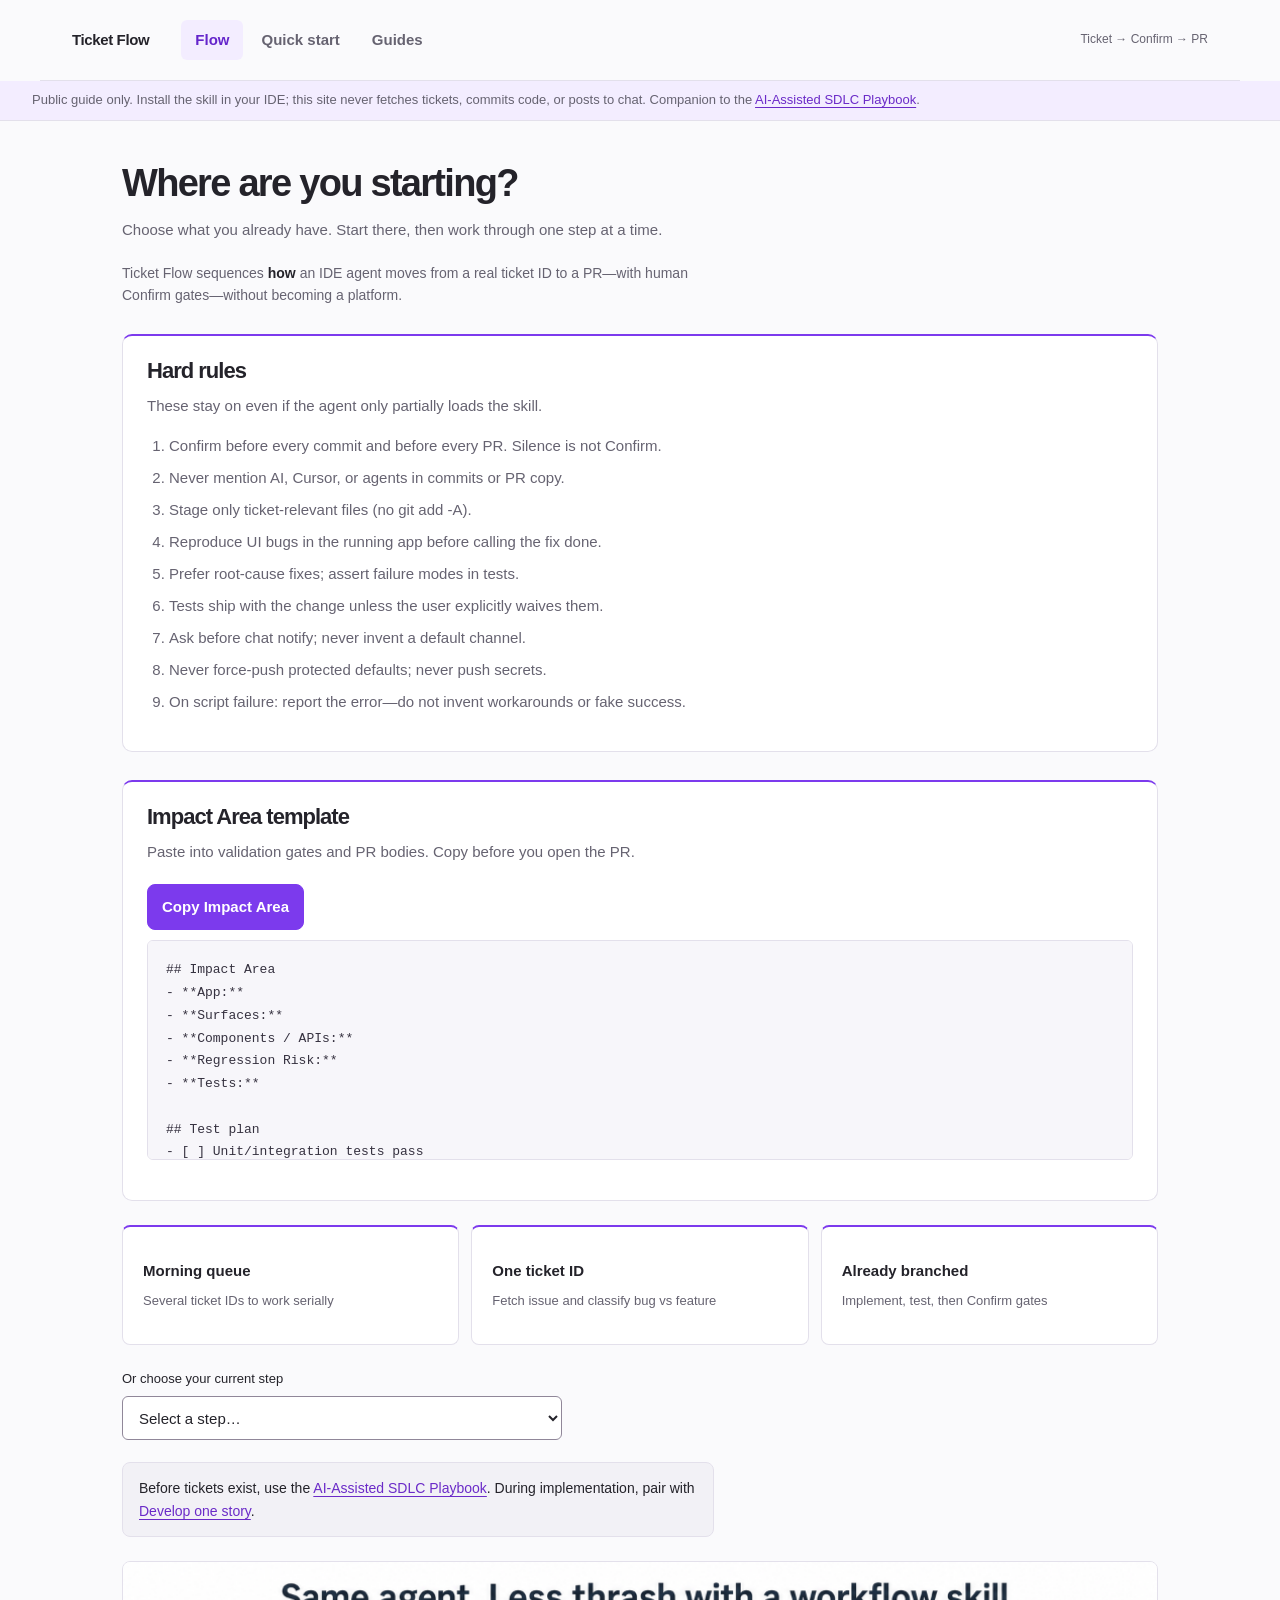
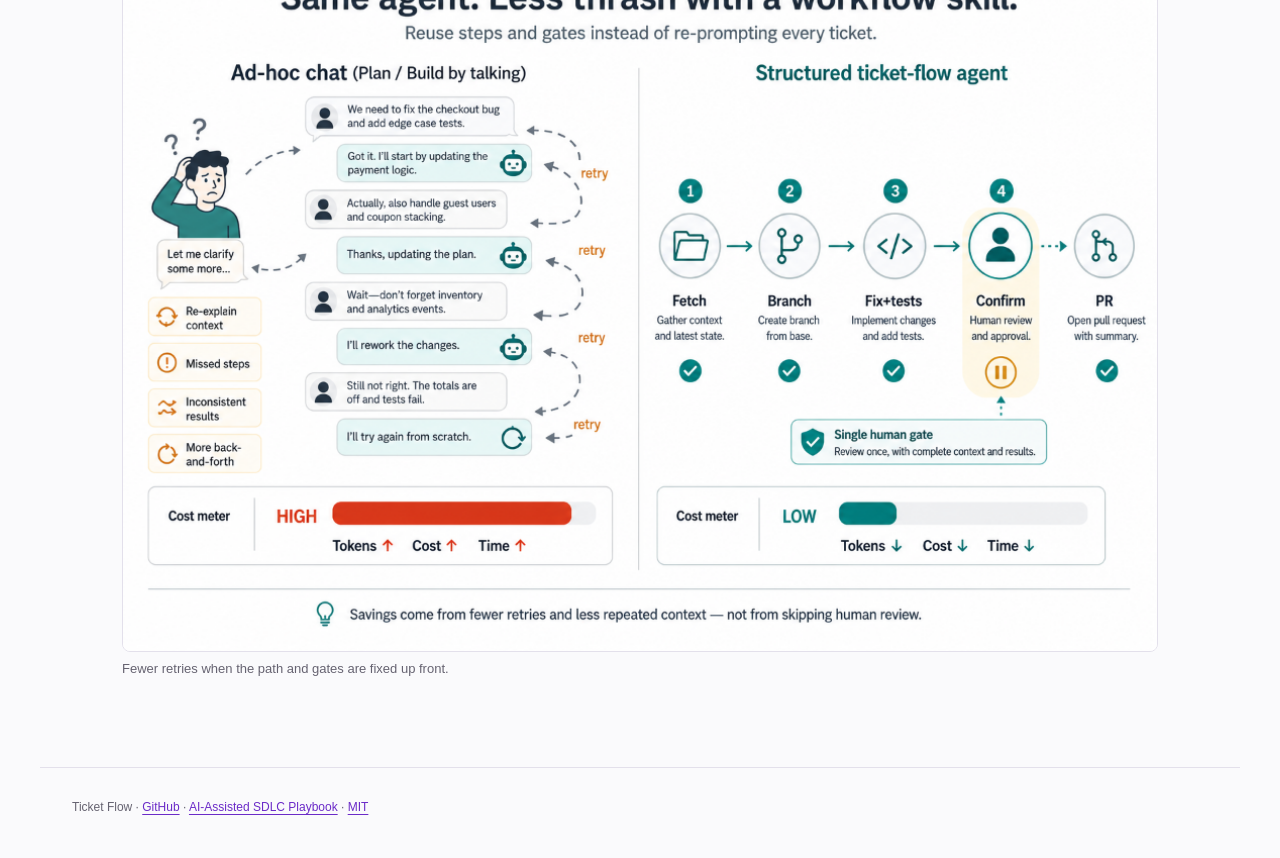
==== index.html @ 4386a9c0 "Ship public Ticket Flow site and harden the agent kit. Add a playbook-style GitHub Pages guide and f" ====
<!doctype html>
<html lang="en">
<head>
<meta charset="utf-8">
<meta name="viewport" content="width=device-width,initial-scale=1">
<title>Ticket Flow | Ticket ID → merged change with human gates</title>
<meta name="description" content="Ticket Flow is a thin Cursor agent checklist: fetch issue, branch, implement with tests, Confirm before commit and PR, then optional chat notify. Companion to the AI-Assisted SDLC Playbook.">
<meta name="keywords" content="Ticket Flow, Cursor agent workflow, ticket to PR, human confirmation gates, IDE agent checklist, AI-assisted SDLC companion">
<meta name="author" content="Ticket Flow contributors">
<meta name="robots" content="index,follow,max-snippet:-1,max-image-preview:large">
<link rel="canonical" href="https://smg99.github.io/ticket-flow/">
<link rel="alternate" type="text/plain" href="https://smg99.github.io/ticket-flow/llms.txt" title="llms.txt">
<meta property="og:type" content="website">
<meta property="og:site_name" content="Ticket Flow">
<meta property="og:title" content="Ticket Flow | Ticket ID → merged change with human gates">
<meta property="og:description" content="Repeatable IDE agent checklist from ticket ID to PR: Confirm gates, path-scoped staging, tests required, ask before chat.">
<meta property="og:url" content="https://smg99.github.io/ticket-flow/">
<meta property="og:image" content="https://smg99.github.io/ticket-flow/assets/og-cover.png">
<meta property="og:image:width" content="1200">
<meta property="og:image:height" content="630">
<meta name="twitter:card" content="summary_large_image">
<meta name="twitter:title" content="Ticket Flow">
<meta name="twitter:description" content="Ticket ID → branch → implement → tests → Confirm → PR. Companion to the AI-Assisted SDLC Playbook.">
<meta name="twitter:image" content="https://smg99.github.io/ticket-flow/assets/og-cover.png">
<link rel="stylesheet" href="assets/styles.css?v=tf1">
<script type="application/ld+json">
{
  "@context": "https://schema.org",
  "@graph": [
    {
      "@type": "WebSite",
      "@id": "https://smg99.github.io/ticket-flow/#website",
      "name": "Ticket Flow",
      "url": "https://smg99.github.io/ticket-flow/",
      "description": "Public guide for a thin IDE agent checklist from ticket ID to merged change with human gates.",
      "inLanguage": "en"
    },
    {
      "@type": "SoftwareApplication",
      "name": "Ticket Flow",
      "applicationCategory": "DeveloperApplication",
      "operatingSystem": "Any",
      "offers": { "@type": "Offer", "price": "0", "priceCurrency": "USD" },
      "url": "https://smg99.github.io/ticket-flow/",
      "description": "Cursor skill, rules, and thin scripts that sequence ticket work with Confirm gates."
    },
    {
      "@type": "HowTo",
      "name": "Run Ticket Flow from ticket ID to PR",
      "description": "Fetch the issue, branch, implement with tests, Confirm before commit and PR, optionally notify chat.",
      "step": [
        { "@type": "HowToStep", "name": "Queue", "text": "Record the ticket on a local progress board." },
        { "@type": "HowToStep", "name": "Fetch issue", "text": "Load real ticket content from your tracker." },
        { "@type": "HowToStep", "name": "Branch", "text": "Create bugfix/ID or feature/ID from latest main." },
        { "@type": "HowToStep", "name": "Implement and test", "text": "Change code with tests; reproduce UI bugs in the app." },
        { "@type": "HowToStep", "name": "Confirm and ship", "text": "Human Confirm before commit and before PR; ask before chat." }
      ]
    },
    {
      "@type": "FAQPage",
      "mainEntity": [
        {
          "@type": "Question",
          "name": "What is Ticket Flow?",
          "acceptedAnswer": {
            "@type": "Answer",
            "text": "Ticket Flow is a thin orchestration layer—Cursor skill, rules, and script wrappers—that sequences how an IDE agent moves from a ticket ID to a merged change with human Confirm gates."
          }
        },
        {
          "@type": "Question",
          "name": "How does Ticket Flow relate to the AI-Assisted SDLC Playbook?",
          "acceptedAnswer": {
            "@type": "Answer",
            "text": "The playbook covers vague requirements through release prompts and gates. Ticket Flow starts after a real ticket exists and sequences IDE agent work for Develop one story."
          }
        },
        {
          "@type": "Question",
          "name": "Does this site run my agent or create PRs?",
          "acceptedAnswer": {
            "@type": "Answer",
            "text": "No. This site only displays guidance and copyable prompts. Install the skill/rules in your workspace and run scripts locally against your repos."
          }
        }
      ]
    }
  ]
}
</script>
</head>
<body>
<a class="skip" href="#main">Skip to content</a>
<header>
  <a class="brand" href="#library">Ticket Flow</a>
  <nav aria-label="Main navigation">
    <a href="#library">Flow</a>
    <a href="#start">Quick start</a>
    <a href="#guides">Guides</a>
  </nav>
  <span class="header-note">Ticket → Confirm → PR</span>
</header>
<p class="site-boundary" role="note">
  Public guide only. Install the skill in your IDE; this site never fetches tickets, commits code, or posts to chat.
  Companion to the <a href="https://smg99.github.io/engineering-ai-playbook/">AI-Assisted SDLC Playbook</a>.
</p>
<main id="main">

<section id="start" class="section" aria-labelledby="start-title" hidden>
  <h1 id="start-title">Quick start</h1>
  <p>Thirty minutes to wire Ticket Flow into a team. Prefer the <a href="#library">Flow</a> view once you know the steps.</p>
  <nav id="lesson-nav" aria-label="Setup steps"></nav>
  <p id="lesson-status" class="helper" role="status"></p>

  <article class="lesson-step" id="setup-copy">
    <h3>1. Copy skill and rules</h3>
    <div>
      <p>Copy <code>.cursor/skills/ticket-flow/</code> and <code>.cursor/rules/*.mdc</code> into your product repo’s <code>.cursor/</code> directory (or open this repo as a multi-root workspace).</p>
      <ul>
        <li><strong>Skill</strong> — the checklist the agent follows.</li>
        <li><strong>ticket-flow.mdc</strong> — routes trigger phrases to the skill.</li>
        <li><strong>ticket-handoff.mdc</strong> — Impact Area + tests on handoff/PR.</li>
      </ul>
      <p><strong>Next:</strong> wire the thin script wrappers to your CLIs.</p>
    </div>
  </article>

  <article class="lesson-step" id="setup-scripts" hidden>
    <h3>2. Configure scripts</h3>
    <div>
      <p>Edit wrappers under <code>scripts/</code> so they call your tools. Unconfigured scripts <strong>exit with an error</strong> — they never invent ticket text or claim a chat send succeeded.</p>
      <ul>
        <li><code>issue-get.sh</code> → Jira / Linear / <code>gh issue view</code></li>
        <li><code>git-branch.sh</code>, <code>git-commit.sh</code>, <code>git-push.sh</code>, <code>git-pr.sh</code></li>
        <li><code>notify-chat.sh</code> → webhook or chat CLI (channel required)</li>
      </ul>
      <p><strong>Next:</strong> initialize a private progress board.</p>
    </div>
  </article>

  <article class="lesson-step" id="setup-progress" hidden>
    <h3>3. Progress board</h3>
    <div>
      <p>Copy <code>docs/progress-template.md</code> to <code>.local/progress.md</code> (gitignored). Use it for morning multi-ticket queues.</p>
      <p><strong>Next:</strong> try a phrase that loads the skill.</p>
    </div>
  </article>

  <article class="lesson-step" id="setup-run" hidden>
    <h3>4. Run a ticket</h3>
    <div>
      <p>In Cursor chat, say something like:</p>
      <pre class="prompt">work on ticket PROJ-123</pre>
      <p>or <code>fix bug PROJ-123</code> / <code>process morning queue</code>. Expect Confirm gates before commit and before PR.</p>
      <p>Vague requirements first? Use the <a href="https://smg99.github.io/engineering-ai-playbook/#guide-review-md">playbook review-markdown</a> before tickets exist, then return here for <a href="https://smg99.github.io/engineering-ai-playbook/#stage/develop">Develop one story</a>.</p>
    </div>
  </article>

  <div class="lesson-controls">
    <button type="button" id="previous-step">Previous</button>
    <button type="button" class="primary" id="next-step">Next step</button>
  </div>
</section>

<section id="library" class="section" aria-labelledby="library-title">
  <div class="flow-heading">
    <div>
      <h1 id="library-title" tabindex="-1">Where are you starting?</h1>
      <p id="flow-intro">Choose what you already have. Start there, then work through one step at a time.</p>
      <p class="seo-lead">Ticket Flow sequences <strong>how</strong> an IDE agent moves from a real ticket ID to a PR—with human Confirm gates—without becoming a platform.</p>
    </div>
    <button type="button" id="change-entry" hidden>Change starting point</button>
  </div>

  <div class="review-md-home" id="hard-rules-home">
    <h2>Hard rules</h2>
    <p>These stay on even if the agent only partially loads the skill.</p>
    <ol id="hard-rules-list"></ol>
  </div>

  <div class="review-md-home">
    <h2>Impact Area template</h2>
    <p>Paste into validation gates and PR bodies. Copy before you open the PR.</p>
    <div class="prompt-bar">
      <button type="button" class="copy" data-copy-source="impact-area-text">Copy Impact Area</button>
    </div>
    <pre class="prompt" id="impact-area-text"></pre>
  </div>

  <div id="entry-choices" class="entry-choices">
    <button type="button" data-entry="0"><strong>Morning queue</strong><span>Several ticket IDs to work serially</span></button>
    <button type="button" data-entry="1"><strong>One ticket ID</strong><span>Fetch issue and classify bug vs feature</span></button>
    <button type="button" data-entry="3"><strong>Already branched</strong><span>Implement, test, then Confirm gates</span></button>
  </div>

  <div id="stage-picker">
    <label for="stage-select">Or choose your current step</label>
    <select id="stage-select"><option value="">Select a step…</option></select>
  </div>

  <div id="stage-workspace" class="stage-workspace" hidden>
    <nav id="stage-list" aria-label="Ticket Flow steps"></nav>
    <div id="stage-detail"></div>
  </div>

  <p class="bridge">
    Before tickets exist, use the
    <a href="https://smg99.github.io/engineering-ai-playbook/">AI-Assisted SDLC Playbook</a>.
    During implementation, pair with
    <a href="https://smg99.github.io/engineering-ai-playbook/#stage/develop">Develop one story</a>.
  </p>

  <figure class="flow-boundary">
    <img src="docs/assets/agent-chat-vs-ticket-flow-cost.png" alt="Ad-hoc agent chat versus Ticket Flow cost comparison" width="1200" height="auto" loading="lazy" style="max-width:100%;height:auto;border-radius:8px;border:1px solid var(--line)">
    <figcaption class="helper">Fewer retries when the path and gates are fixed up front.</figcaption>
  </figure>
</section>

<section id="guides" class="section" aria-labelledby="guides-title" hidden>
  <h1 id="guides-title">Guides</h1>
  <p>Team setup, boundaries, and how this fits the SDLC playbook. Markdown sources also live in the repository.</p>

  <details id="guide-install" open>
    <summary>Install into a product repo</summary>
    <div>
      <p>Ticket Flow is meant to be copied or multi-rooted into the apps you change—not run as a SaaS.</p>
      <ol>
        <li>Copy <code>.cursor/skills/</code> and <code>.cursor/rules/</code> into the app (or keep this repo in a multi-root workspace).</li>
        <li>Point or copy <code>scripts/</code> where the agent can execute them; configure tracker and chat CLIs.</li>
        <li>Keep product standards in each app’s own rules; Ticket Flow only sequences ticket → PR.</li>
      </ol>
      <p>Source repo: <a href="https://github.com/smg99/ticket-flow">github.com/smg99/ticket-flow</a></p>
    </div>
  </details>

  <details id="guide-playbook">
    <summary>Companion to the AI-Assisted SDLC Playbook</summary>
    <div>
      <p>The playbook owns stage prompts from vague requirements through release. Ticket Flow owns the IDE checklist once a <strong>real ticket ID</strong> exists.</p>
      <ul>
        <li><a href="https://smg99.github.io/engineering-ai-playbook/#guide-review-md">Review markdown before tickets</a></li>
        <li><a href="https://smg99.github.io/engineering-ai-playbook/#stage/develop">Develop one story</a> — use Ticket Flow phrases here</li>
      </ul>
    </div>
  </details>

  <details id="guide-scripts">
    <summary>Script wrappers and failures</summary>
    <div>
      <p>Wrappers forward to existing CLIs. They must not reimplement tracker or chat business logic.</p>
      <ul>
        <li>Unconfigured <code>issue-get.sh</code> / <code>notify-chat.sh</code> exit non-zero with instructions.</li>
        <li><code>git-branch.sh</code> refuses a dirty tree and reuses an existing ticket branch if present.</li>
        <li><code>git-push.sh</code> blocks direct push to <code>main</code>/<code>master</code>.</li>
        <li><code>git-pr.sh</code> seeds an Impact Area body (or accepts a body file).</li>
      </ul>
      <p>On failure: report the error envelope, offer recovery, do not invent success.</p>
    </div>
  </details>

  <details id="guide-security">
    <summary>What not to put in this repo</summary>
    <div>
      <p>This repository and site are public. Keep real tickets, code, credentials, and proprietary designs in approved private systems. Use synthetic examples only.</p>
    </div>
  </details>

  <div id="glossary">
    <h2>Glossary</h2>
    <dl class="glossary" id="glossary-dl"></dl>
  </div>

  <div id="faq">
    <h2>FAQ</h2>
    <details>
      <summary>What is Ticket Flow?</summary>
      <div><p>A thin orchestration layer—skill, rules, and scripts—that sequences ticket ID → merged change with human Confirm gates. Not a product platform.</p></div>
    </details>
    <details>
      <summary>Does this site create PRs?</summary>
      <div><p>No. It only displays guidance. PRs happen in your local clone via configured scripts and your code host.</p></div>
    </details>
    <details>
      <summary>Why two Confirm gates?</summary>
      <div><p>One before commit (diff + Impact Area) and one before push/PR (title + body). Silence never counts as Confirm.</p></div>
    </details>
  </div>
</section>

</main>
<p id="copy-status" class="sr-only" role="status" aria-live="polite"></p>
<footer>
  <p>
    Ticket Flow ·
    <a href="https://github.com/smg99/ticket-flow">GitHub</a> ·
    <a href="https://smg99.github.io/engineering-ai-playbook/">AI-Assisted SDLC Playbook</a> ·
    <a href="LICENSE">MIT</a>
  </p>
</footer>
<script src="assets/flow-data.js?v=tf1"></script>
<script src="assets/app.js?v=tf1"></script>
</body>
</html>
---- assets/styles.css ----
/* Inspired by the supplied DesignSystems.one light preview; no external runtime. */
:root{color-scheme:light;--bg:#fafafc;--surface:#fff;--subtle:#f2f1f6;--text:#24232a;--muted:#666371;--line:#e3e0eb;--brand:#7c3aed;--brand-hover:#6425cb;--tint:#f3edff;--radius:8px;font:15px/1.6 -apple-system,BlinkMacSystemFont,"Segoe UI",sans-serif;background:var(--bg);color:var(--text)}*{box-sizing:border-box}body{margin:0}a{color:#6b2bc8;text-underline-offset:3px}a:hover{color:#4e1f94}button,input,textarea{font:inherit}button,a,input,textarea,summary{-webkit-tap-highlight-color:transparent}button,a{touch-action:manipulation}button{border:1px solid var(--line);background:var(--surface);color:var(--text);padding:10px 14px;border-radius:var(--radius);cursor:pointer;min-height:44px}button:hover{background:var(--subtle);border-color:#c2bacc}button:active,.primary:active{transform:translateY(1px)}button:disabled{opacity:.45;cursor:default}button,a,summary{transition:background-color .16s,border-color .16s,color .16s,transform .16s}button:focus-visible,a:focus-visible,summary:focus-visible,input:focus-visible,textarea:focus-visible{outline:3px solid #9e79eb;outline-offset:3px}.primary,.copy{background:var(--brand);border-color:var(--brand);color:white;font-weight:600}.primary:hover,.copy:hover{background:var(--brand-hover);border-color:var(--brand-hover);color:white}.site-boundary{margin:0;padding:10px 32px;background:var(--tint);border-bottom:1px solid var(--line);color:var(--muted);font-size:13px;line-height:1.45;max-width:none}.site-boundary strong{color:var(--text)}.bridge{margin-top:22px;padding:14px 16px;border:1px solid var(--line);border-radius:var(--radius);background:var(--subtle);font-size:14px;color:var(--text);max-width:76ch}html{scroll-padding-top:24px}
header{display:flex;gap:32px;align-items:center;max-width:1200px;margin:auto;padding:20px 32px;border-bottom:1px solid var(--line)}.brand{color:var(--text);font-weight:650;letter-spacing:-.025em;text-decoration:none}header nav{display:flex;gap:4px}header nav a{text-decoration:none;color:var(--muted);padding:8px 14px;border-radius:6px;font-weight:550}header nav a[aria-current=page]{background:var(--tint);color:#6425cb}.header-note{margin-left:auto;font-size:12px;color:var(--muted)}main{max-width:1100px;margin:auto;padding:40px 32px 64px;min-height:75dvh}.section{scroll-margin-top:24px}h1,h2{font-size:clamp(28px,4vw,38px);line-height:1.18;letter-spacing:-.045em;font-weight:650;margin:0 0 12px}h3{font-size:22px;line-height:1.3;letter-spacing:-.025em;font-weight:630;margin:0 0 16px}p{color:var(--muted);margin:10px 0 20px;max-width:76ch}strong{font-weight:600;color:var(--text)}small,.helper{color:var(--muted);font-size:13px}.notice{border-left:2px solid var(--brand);background:var(--tint);padding:12px 16px;font-size:14px}.toolbar{display:flex;gap:4px;flex-wrap:wrap;margin:16px 0 10px}.toolbar button{padding:6px 13px;min-height:40px;background:transparent;border-color:transparent;color:var(--muted)}.toolbar button[aria-pressed=true]{background:var(--text);color:#fff}.toolbar button:hover{background:var(--subtle);color:var(--text)}label[for=search]{display:block;margin:24px 0 6px;font-size:13px;font-weight:600}input[type=search]{width:100%;max-width:440px;min-height:44px;background:var(--surface);border:1px solid #908799;border-radius:var(--radius);padding:10px 14px;color:var(--text)}input::placeholder{color:#77717f}.prompt-workspace{display:grid;grid-template-columns:minmax(220px,280px) minmax(0,1fr);gap:28px;align-items:start}#prompt-list{display:grid;gap:4px}#prompt-list button{display:block;width:100%;text-align:left;border-color:transparent;background:transparent;padding:13px 16px;min-height:64px;border-left:2px solid transparent;border-radius:0 6px 6px 0}#prompt-list button span{display:block;color:var(--muted);font-size:12px;margin-bottom:2px}#prompt-list button[aria-pressed=true]{background:var(--tint);border-left-color:var(--brand);color:#5d25ad;font-weight:600}#prompt-list button:hover{background:var(--subtle)}#prompt-detail{background:var(--surface);border:1px solid var(--line);border-radius:10px;padding:26px;box-shadow:0 2px 4px #24232a04;min-width:0}.detail-heading{display:flex;align-items:start;justify-content:space-between;gap:12px}.tag{font-size:12px;color:#6b2bc8;font-weight:600;margin:0 0 6px;display:block}.token-count{color:var(--muted);font-size:12px;white-space:nowrap;padding-top:4px}.prompt{white-space:pre-wrap;overflow-wrap:anywhere;background:#f7f6fa;border:1px solid var(--line);border-radius:6px;padding:18px;font:13px/1.75 ui-monospace,SFMono-Regular,Consolas,monospace;color:#35313f;width:100%;margin:18px 0}.next{margin:20px 0 12px;border-top:1px solid var(--line);padding-top:18px;font-size:14px}.next-action{border:0;padding:4px 0;color:#6b2bc8;background:transparent;min-height:36px}.next-action:hover{background:transparent;color:#4e1f94}.prompt-inputs{font-size:14px;margin-top:18px}details{border-bottom:1px solid var(--line);padding:0;margin:0;scroll-margin-top:24px}summary{cursor:pointer;padding:20px 0;font-weight:600;list-style-position:outside;margin-left:18px}details[open]>summary{color:#6b2bc8}details>div{padding:0 18px 20px;max-width:850px}details h3{font-size:17px;margin:22px 0 8px}details p,details li{font-size:14px}li{color:var(--muted);margin:8px 0;max-width:75ch}ol,ul{padding-left:22px}#lesson-nav{display:flex;gap:6px;flex-wrap:wrap;margin-top:24px}#lesson-nav button{min-width:44px;font-variant-numeric:tabular-nums}#lesson-nav button[aria-current=step]{background:var(--brand);border-color:var(--brand);color:white}.lesson-step{max-width:850px;padding:26px;border:1px solid var(--line);border-radius:10px;background:var(--surface)}.lesson-step p,.lesson-step li{font-size:14px}.lesson-step h3{font-size:22px}.lesson-controls{display:flex;gap:10px;justify-content:space-between;max-width:850px;margin-top:20px}.example-label{color:#6b2bc8;font-size:12px;font-weight:600}.checklist{display:grid;gap:14px;margin:22px 0}.checklist label{display:flex;align-items:start;gap:12px;cursor:pointer;color:var(--muted);font-size:14px}.checklist input{width:19px;height:19px;accent-color:var(--brand);margin-top:3px;flex-shrink:0}.glossary{display:grid;grid-template-columns:1fr 1fr;gap:0 32px}.glossary dt{font-weight:600;margin-top:20px}.glossary dd{color:var(--muted);font-size:14px;margin:4px 0}#glossary{margin-top:32px}#glossary h2{font-size:24px}.sr-only{position:absolute;width:1px;height:1px;padding:0;margin:-1px;overflow:hidden;clip:rect(0,0,0,0);white-space:nowrap;border:0}.skip{position:absolute;left:20px;top:-100px;background:var(--surface);padding:10px;z-index:2}.skip:focus{top:8px}footer{max-width:1200px;margin:auto;border-top:1px solid var(--line);padding:20px 32px;color:var(--muted);font-size:12px}textarea{width:100%;background:var(--surface);color:var(--text);border:1px solid var(--line);border-radius:6px;padding:12px}code{overflow-wrap:anywhere}[hidden]{display:none!important}.view-enter{animation:enter .18s ease-out}@keyframes enter{from{opacity:.85;transform:translateY(2px)}to{opacity:1;transform:translateY(0)}}@media(prefers-reduced-motion:reduce){*,*::before,*::after{animation:none!important;transition:none!important;scroll-behavior:auto!important}}@media(max-width:700px){.site-boundary{padding:10px 20px}header{padding:16px 20px;gap:12px;flex-wrap:wrap}.header-note{display:none}header nav{width:100%;gap:4px}header nav a{flex:1;text-align:center}main{padding:28px 20px 40px}.prompt-workspace{grid-template-columns:1fr;gap:16px}#prompt-list{display:flex;overflow-x:auto;gap:6px;padding-bottom:8px}#prompt-list button{width:auto;flex:0 0 auto;min-height:44px;border:1px solid var(--line);border-radius:6px;padding:8px 12px}#prompt-list button span{display:none}#prompt-list button[aria-pressed=true]{border-color:var(--brand)}#prompt-detail,.lesson-step{padding:20px}.detail-heading{flex-wrap:wrap;gap:0}.token-count{padding:0}.glossary{grid-template-columns:1fr}footer{padding:20px}.prompt{padding:14px}}
/* SDLC flow: entry points and a selected stage; navigation never asserts completion. */
.flow-heading{display:flex;justify-content:space-between;align-items:start;gap:20px}.flow-heading>div{min-width:0}.flow-heading>button{white-space:nowrap}.seo-lead{margin:8px 0 0;max-width:78ch;font-size:14px;color:var(--muted)}.seo-lead strong{color:var(--text)}.has-stage .seo-lead{display:none}#faq{margin-top:24px}.entry-choices{display:grid;grid-template-columns:repeat(3,minmax(0,1fr));gap:12px;margin:24px 0}.entry-choices button{text-align:left;padding:20px;min-height:120px;border-top:2px solid var(--brand)}.entry-choices button strong{display:block;margin-bottom:8px}.entry-choices button span{display:block;font-size:13px;color:var(--muted)}select{font:inherit;max-width:100%;background:var(--surface);color:var(--text);border:1px solid #908799;border-radius:6px;padding:10px 12px;min-height:44px}select:focus-visible{outline:3px solid #9e79eb;outline-offset:3px}#stage-picker{margin:20px 0}#stage-picker label,#stage-action+label{display:block;font-size:13px;margin-bottom:6px}#stage-picker select{width:100%;max-width:440px}.has-stage #stage-picker{display:none}.stage-workspace{display:grid;grid-template-columns:240px minmax(0,1fr);gap:28px;align-items:start;margin-top:24px}#stage-list{display:grid;gap:6px}#stage-list a{display:flex;align-items:center;gap:12px;padding:12px;text-decoration:none;color:var(--muted);border-radius:6px;font-size:14px}#stage-list a[aria-current=step]{background:var(--tint);color:#6425cb;font-weight:600}#stage-list a:hover{background:var(--subtle)}.stage-number{display:grid;place-items:center;min-width:26px;height:26px;border:1px solid var(--line);border-radius:50%;font-size:12px;font-variant-numeric:tabular-nums}#stage-list a[aria-current=step] .stage-number{background:var(--brand);color:white;border-color:var(--brand)}#stage-detail{min-width:0;padding:26px;border:1px solid var(--line);border-radius:10px;background:var(--surface)}#stage-detail h2{font-size:28px;letter-spacing:-.03em}.flow-inputs{margin:18px 0}.flow-inputs p{font-size:14px;margin:8px 0}.prompt-bar{display:flex;align-items:center;gap:12px;justify-content:space-between;flex-wrap:wrap;margin-top:20px}.prompt-bar .copy-fallback{width:100%}#stage-detail label{display:block;font-size:13px;margin:20px 0 6px}.stage-gate{border-top:1px solid var(--line);margin-top:22px;padding-top:18px}.stage-gate h3{font-size:16px;margin-bottom:10px}.stage-gate li{font-size:14px}.stage-actions{display:flex;align-items:center;gap:14px;flex-wrap:wrap;margin:22px 0 16px}.stage-actions .primary{text-decoration:none;padding:10px 14px;border-radius:6px;font-size:14px}.flow-boundary{margin:24px 0}#handoff-tools{margin-top:24px}#handoff-tools label{display:block;margin:12px 0 6px}.review-md-home{margin:28px 0 8px;padding:22px 24px;border:1px solid var(--line);border-radius:10px;background:var(--surface);border-top:2px solid var(--brand)}.review-md-home h2{font-size:22px;margin:0 0 10px}.review-md-home>p{margin:0 0 16px;max-width:80ch}.review-md-home .prompt{max-height:220px;overflow:auto;margin:10px 0 18px}.has-stage .review-md-home{display:none}@media(max-width:700px){.flow-heading{display:block}.flow-heading>button{margin:0 0 14px}.entry-choices{grid-template-columns:1fr;gap:10px}.entry-choices button{min-height:0;padding:16px}.entry-choices button strong{margin-bottom:4px}.has-stage #stage-picker{display:block}.stage-workspace{grid-template-columns:1fr;margin-top:16px}#stage-list{display:none}#stage-detail{padding:20px}.prompt-bar .copy{width:100%}.stage-actions{align-items:flex-start;flex-direction:column}.stage-actions .primary{width:100%}#stage-action{width:100%}.review-md-home{padding:16px}}
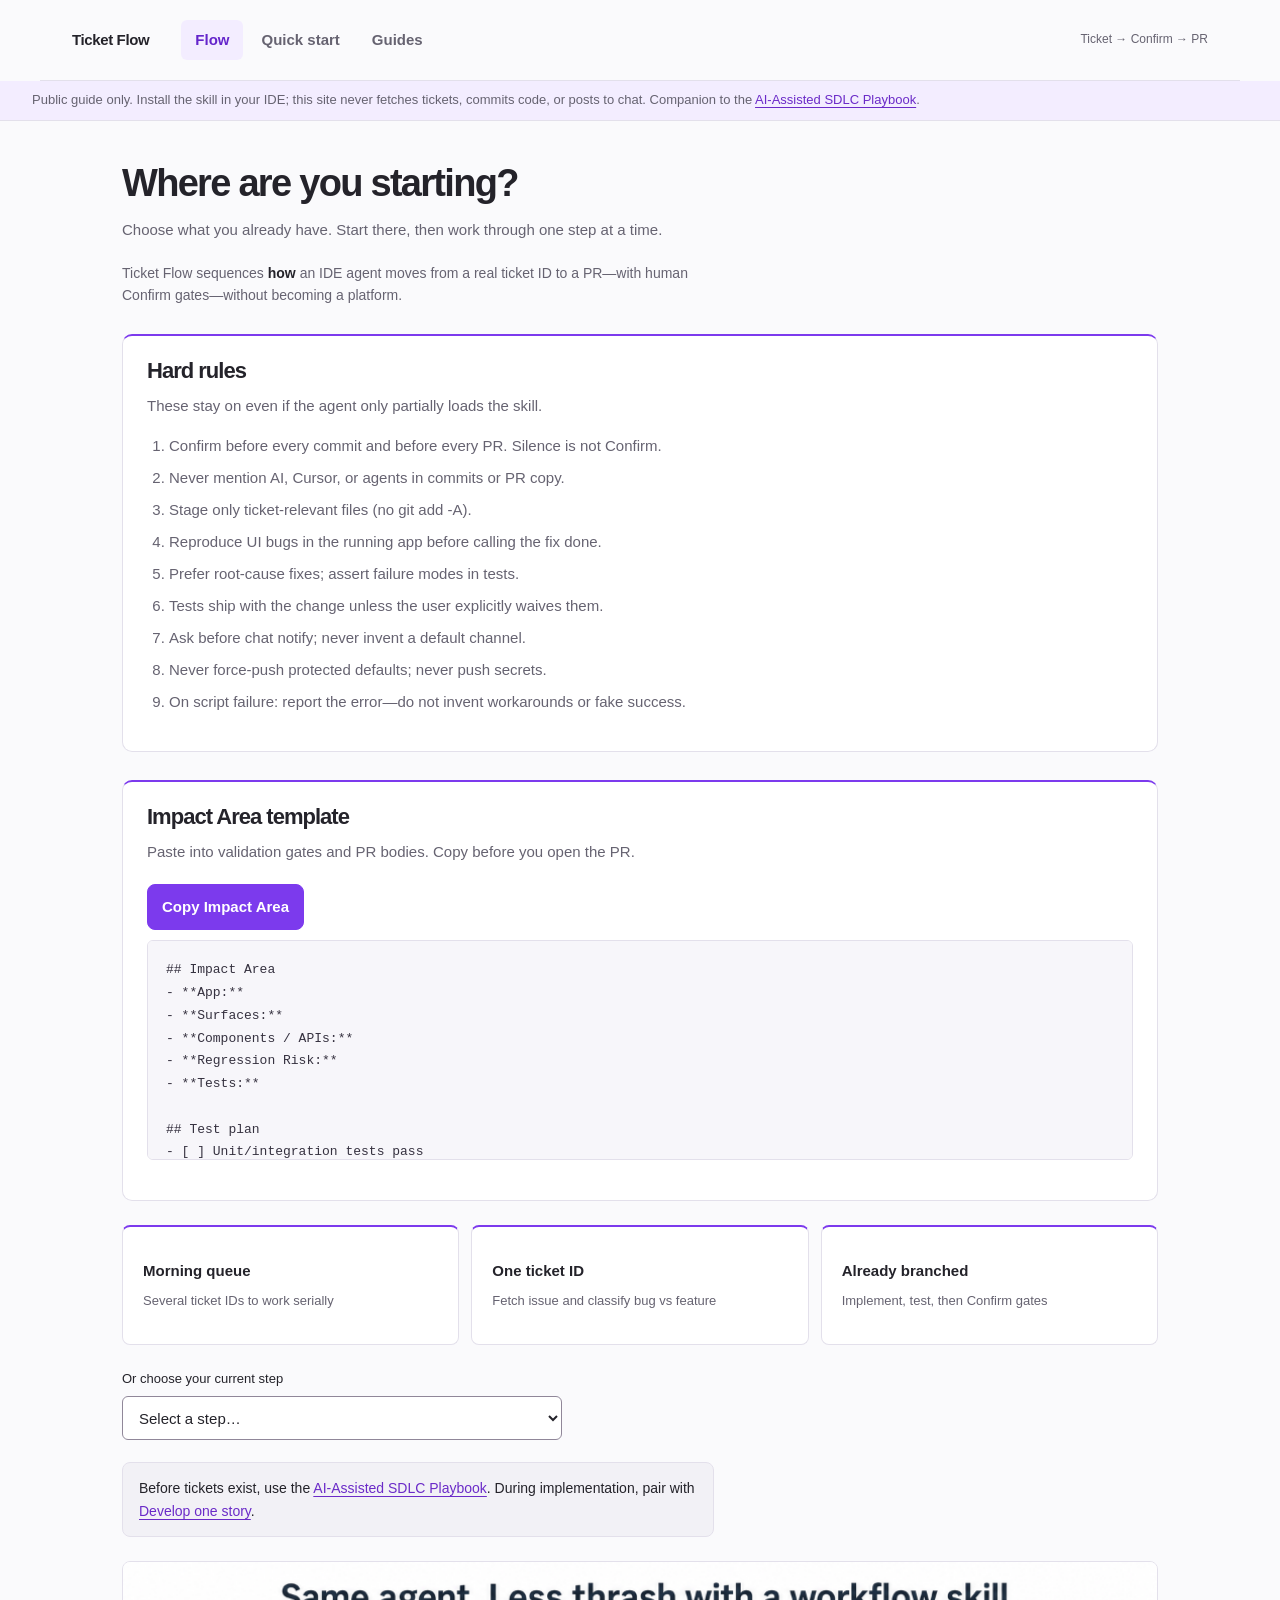
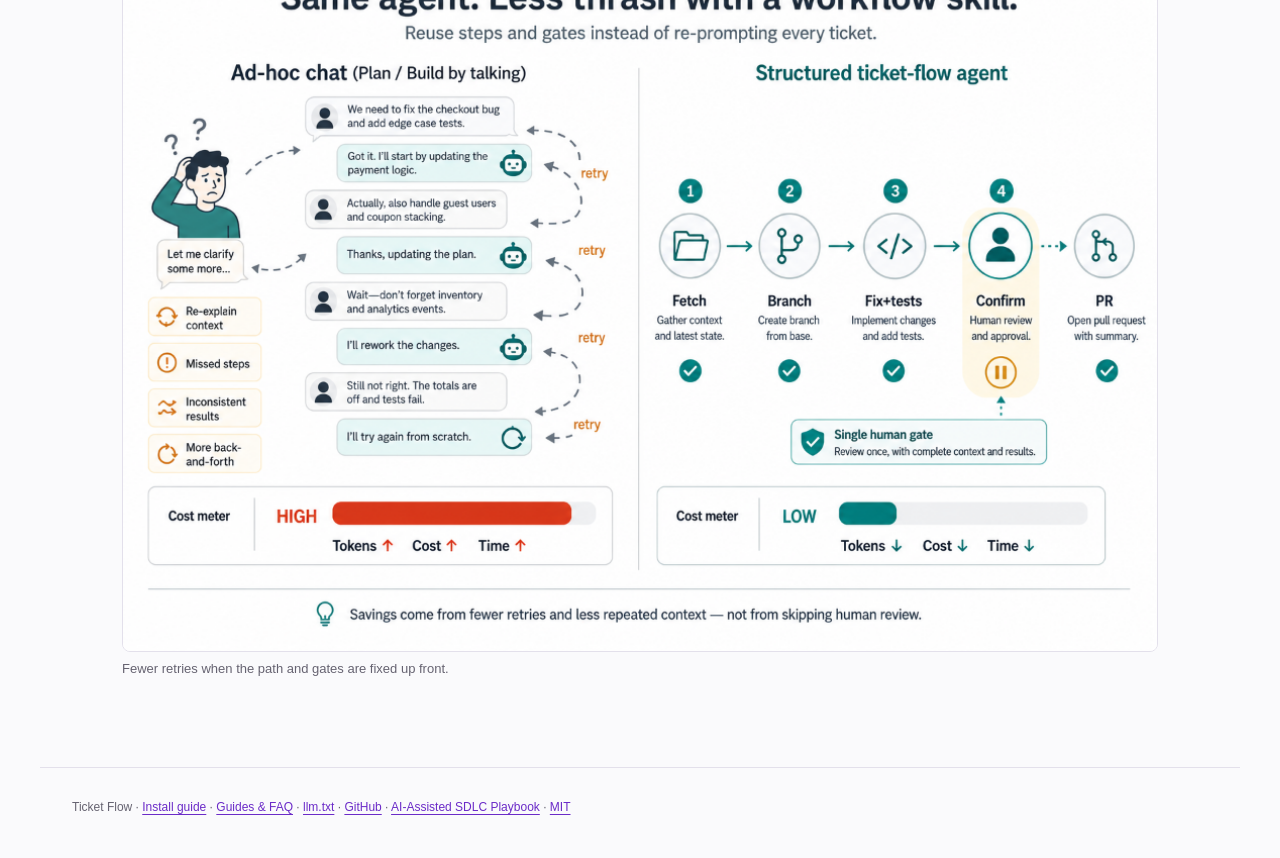
==== commit 9e41bcbe: "Improve SEO and AI-search discoverability for Ticket Flow. Add llm.txt and llms-full.txt, crawlable " ====
--- a/index.html
+++ b/index.html
@@ -4,12 +4,14 @@
 <meta charset="utf-8">
 <meta name="viewport" content="width=device-width,initial-scale=1">
 <title>Ticket Flow | Ticket ID → merged change with human gates</title>
-<meta name="description" content="Ticket Flow is a thin Cursor agent checklist: fetch issue, branch, implement with tests, Confirm before commit and PR, then optional chat notify. Companion to the AI-Assisted SDLC Playbook.">
-<meta name="keywords" content="Ticket Flow, Cursor agent workflow, ticket to PR, human confirmation gates, IDE agent checklist, AI-assisted SDLC companion">
+<meta name="description" content="Ticket Flow is a free public IDE agent checklist from ticket ID to PR: fetch issue, branch, implement with tests, Confirm before commit and before PR, then ask before chat. Companion to the AI-Assisted SDLC Playbook.">
+<meta name="keywords" content="Ticket Flow, Cursor agent workflow, ticket to PR, human confirmation gates, IDE agent checklist, AI-assisted SDLC companion, Impact Area handoff, Confirm before commit">
 <meta name="author" content="Ticket Flow contributors">
 <meta name="robots" content="index,follow,max-snippet:-1,max-image-preview:large">
 <link rel="canonical" href="https://smg99.github.io/ticket-flow/">
+<link rel="alternate" type="text/plain" href="https://smg99.github.io/ticket-flow/llm.txt" title="LLM context">
 <link rel="alternate" type="text/plain" href="https://smg99.github.io/ticket-flow/llms.txt" title="llms.txt">
+<link rel="alternate" type="text/plain" href="https://smg99.github.io/ticket-flow/llms-full.txt" title="llms-full.txt">
 <meta property="og:type" content="website">
 <meta property="og:site_name" content="Ticket Flow">
 <meta property="og:title" content="Ticket Flow | Ticket ID → merged change with human gates">
@@ -22,7 +24,7 @@
 <meta name="twitter:title" content="Ticket Flow">
 <meta name="twitter:description" content="Ticket ID → branch → implement → tests → Confirm → PR. Companion to the AI-Assisted SDLC Playbook.">
 <meta name="twitter:image" content="https://smg99.github.io/ticket-flow/assets/og-cover.png">
-<link rel="stylesheet" href="assets/styles.css?v=tf1">
+<link rel="stylesheet" href="assets/styles.css?v=tf2">
 <script type="application/ld+json">
 {
   "@context": "https://schema.org",
@@ -31,8 +33,9 @@
       "@type": "WebSite",
       "@id": "https://smg99.github.io/ticket-flow/#website",
       "name": "Ticket Flow",
+      "alternateName": ["Ticket Flow Agent", "ticket-flow"],
       "url": "https://smg99.github.io/ticket-flow/",
-      "description": "Public guide for a thin IDE agent checklist from ticket ID to merged change with human gates.",
+      "description": "Free public IDE agent checklist from ticket ID to pull request with human Confirm gates. Companion to the AI-Assisted SDLC Playbook.",
       "inLanguage": "en"
     },
     {
@@ -42,18 +45,20 @@
       "operatingSystem": "Any",
       "offers": { "@type": "Offer", "price": "0", "priceCurrency": "USD" },
       "url": "https://smg99.github.io/ticket-flow/",
-      "description": "Cursor skill, rules, and thin scripts that sequence ticket work with Confirm gates."
+      "description": "Cursor skill, rules, and thin scripts that sequence ticket work with Confirm gates before commit and PR."
     },
     {
       "@type": "HowTo",
       "name": "Run Ticket Flow from ticket ID to PR",
-      "description": "Fetch the issue, branch, implement with tests, Confirm before commit and PR, optionally notify chat.",
+      "description": "Fetch the issue, branch, implement with tests, Confirm before commit and before PR, optionally notify chat.",
       "step": [
         { "@type": "HowToStep", "name": "Queue", "text": "Record the ticket on a local progress board." },
-        { "@type": "HowToStep", "name": "Fetch issue", "text": "Load real ticket content from your tracker." },
+        { "@type": "HowToStep", "name": "Fetch issue", "text": "Load real ticket content from your tracker; never invent descriptions." },
         { "@type": "HowToStep", "name": "Branch", "text": "Create bugfix/ID or feature/ID from latest main." },
         { "@type": "HowToStep", "name": "Implement and test", "text": "Change code with tests; reproduce UI bugs in the app." },
-        { "@type": "HowToStep", "name": "Confirm and ship", "text": "Human Confirm before commit and before PR; ask before chat." }
+        { "@type": "HowToStep", "name": "Confirm commit", "text": "Present Impact Area; wait for explicit Confirm before commit." },
+        { "@type": "HowToStep", "name": "Confirm PR", "text": "Present PR title and body; wait for explicit Confirm before push/PR." },
+        { "@type": "HowToStep", "name": "Ask before chat", "text": "Ask Yes/No and channel before any chat notify." }
       ]
     },
     {
@@ -64,7 +69,7 @@
           "name": "What is Ticket Flow?",
           "acceptedAnswer": {
             "@type": "Answer",
-            "text": "Ticket Flow is a thin orchestration layer—Cursor skill, rules, and script wrappers—that sequences how an IDE agent moves from a ticket ID to a merged change with human Confirm gates."
+            "text": "Ticket Flow is a thin orchestration layer—Cursor skill, always-applied rules, and thin script wrappers—that sequences how an IDE agent moves from a real ticket ID to a merged change with human Confirm gates before commit and before pull request. It is not a SaaS product."
           }
         },
         {
@@ -72,7 +77,7 @@
           "name": "How does Ticket Flow relate to the AI-Assisted SDLC Playbook?",
           "acceptedAnswer": {
             "@type": "Answer",
-            "text": "The playbook covers vague requirements through release prompts and gates. Ticket Flow starts after a real ticket exists and sequences IDE agent work for Develop one story."
+            "text": "The playbook covers vague requirements through release prompts and gates. Ticket Flow starts after a real ticket exists and sequences IDE agent work for Develop one story: fetch, branch, implement, test, Confirm, commit, Confirm, PR, ask before chat."
           }
         },
         {
@@ -80,7 +85,31 @@
           "name": "Does this site run my agent or create PRs?",
           "acceptedAnswer": {
             "@type": "Answer",
-            "text": "No. This site only displays guidance and copyable prompts. Install the skill/rules in your workspace and run scripts locally against your repos."
+            "text": "No. This site only displays guidance and copyable prompts. Install the skill/rules in your workspace and run scripts locally against your repos after explicit human Confirm."
+          }
+        },
+        {
+          "@type": "Question",
+          "name": "Why are there two Confirm gates?",
+          "acceptedAnswer": {
+            "@type": "Answer",
+            "text": "One gate before commit shows the diff summary and Impact Area. A second gate before push/PR shows the proposed title and body. Silence never counts as Confirm."
+          }
+        },
+        {
+          "@type": "Question",
+          "name": "What is an Impact Area in Ticket Flow?",
+          "acceptedAnswer": {
+            "@type": "Answer",
+            "text": "Impact Area is a pasteable handoff block listing App, Surfaces, Components or APIs, Regression Risk, and Tests. It appears at validation gates and in pull request descriptions."
+          }
+        },
+        {
+          "@type": "Question",
+          "name": "Can Ticket Flow invent ticket descriptions if the tracker is not configured?",
+          "acceptedAnswer": {
+            "@type": "Answer",
+            "text": "No. issue-get.sh must exit with an error until wired to your tracker CLI. Agents must not invent ticket content."
           }
         }
       ]
@@ -274,16 +303,29 @@
     <h2>FAQ</h2>
     <details>
       <summary>What is Ticket Flow?</summary>
-      <div><p>A thin orchestration layer—skill, rules, and scripts—that sequences ticket ID → merged change with human Confirm gates. Not a product platform.</p></div>
+      <div><p>A thin orchestration layer—Cursor skill, always-applied rules, and thin script wrappers—that sequences ticket ID → merged change with human Confirm gates before commit and before PR. Not a SaaS product or ticket platform.</p></div>
+    </details>
+    <details>
+      <summary>How does it relate to the AI-Assisted SDLC Playbook?</summary>
+      <div><p>The playbook owns stage prompts from vague requirements through release. Ticket Flow owns the IDE checklist once a <strong>real ticket ID</strong> exists—especially during <a href="https://smg99.github.io/engineering-ai-playbook/#stage/develop">Develop one story</a>.</p></div>
     </details>
     <details>
       <summary>Does this site create PRs?</summary>
-      <div><p>No. It only displays guidance. PRs happen in your local clone via configured scripts and your code host.</p></div>
+      <div><p>No. It only displays guidance and copyable prompts. PRs happen in your local clone via configured scripts and your code host after explicit Confirm.</p></div>
     </details>
     <details>
       <summary>Why two Confirm gates?</summary>
       <div><p>One before commit (diff + Impact Area) and one before push/PR (title + body). Silence never counts as Confirm.</p></div>
     </details>
+    <details>
+      <summary>What is an Impact Area?</summary>
+      <div><p>A pasteable handoff block: App, Surfaces, Components/APIs, Regression Risk, and Tests—used at validation and in PR descriptions.</p></div>
+    </details>
+    <details>
+      <summary>What if issue-get is not configured?</summary>
+      <div><p>The script must fail with setup instructions. Do not invent ticket descriptions; wire your tracker CLI and re-run.</p></div>
+    </details>
+    <p class="helper">Also available as a crawlable page: <a href="guides/">guides/</a> · Agents: <a href="llm.txt">llm.txt</a> · <a href="llms-full.txt">llms-full.txt</a></p>
   </div>
 </section>
 
@@ -292,12 +334,15 @@
 <footer>
   <p>
     Ticket Flow ·
+    <a href="start/">Install guide</a> ·
+    <a href="guides/">Guides &amp; FAQ</a> ·
+    <a href="llm.txt">llm.txt</a> ·
     <a href="https://github.com/smg99/ticket-flow">GitHub</a> ·
     <a href="https://smg99.github.io/engineering-ai-playbook/">AI-Assisted SDLC Playbook</a> ·
     <a href="LICENSE">MIT</a>
   </p>
 </footer>
-<script src="assets/flow-data.js?v=tf1"></script>
-<script src="assets/app.js?v=tf1"></script>
+<script src="assets/flow-data.js?v=tf2"></script>
+<script src="assets/app.js?v=tf2"></script>
 </body>
 </html>
